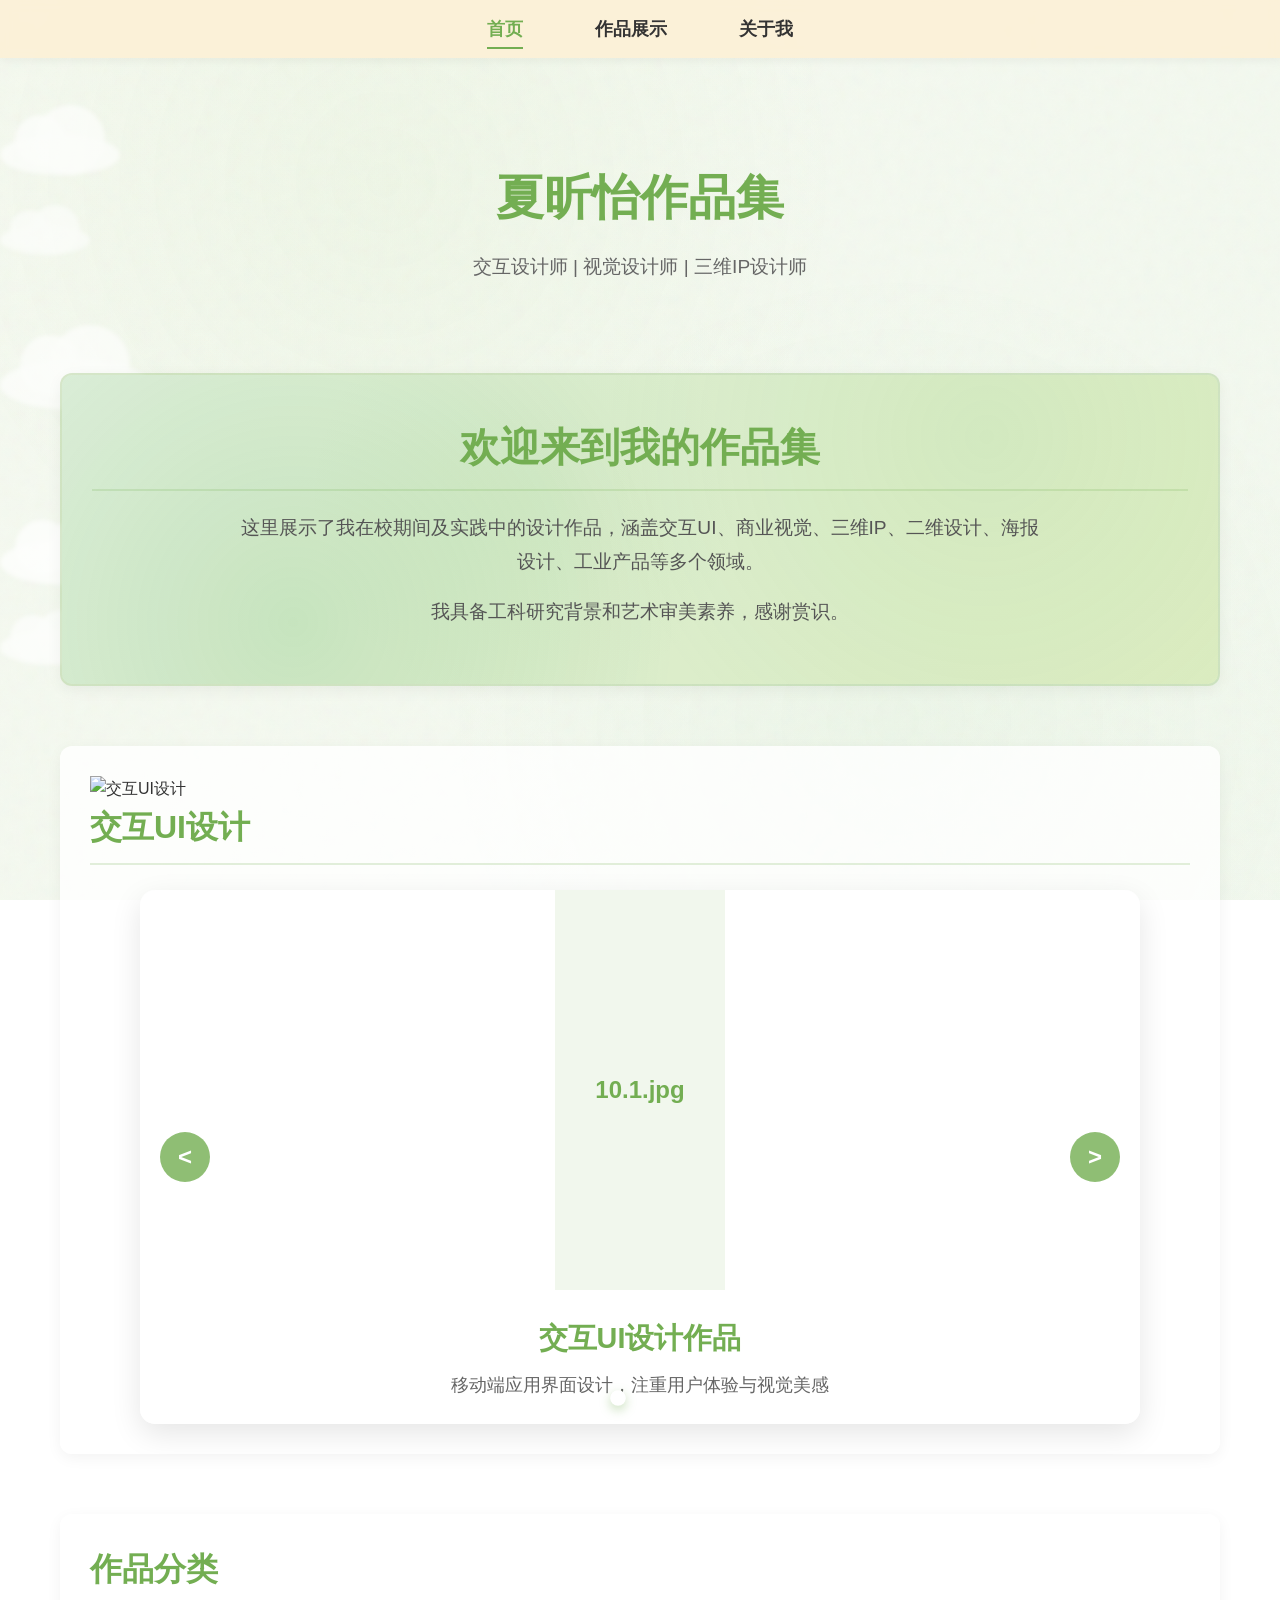
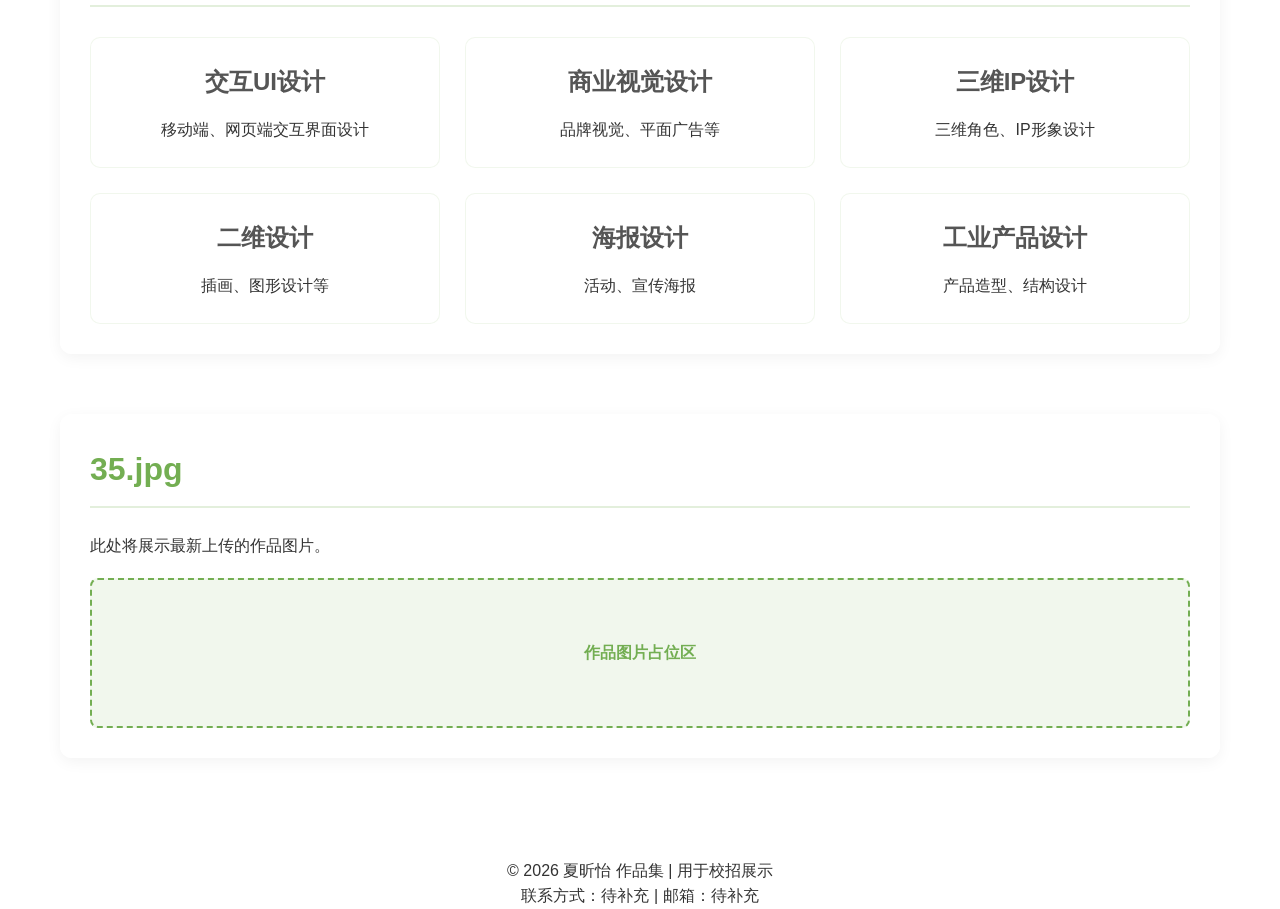
==== index.html @ d8657b3a "Add files via upload 作品集" ====
<!DOCTYPE html>
<html lang="zh-CN">
<head>
    <meta charset="UTF-8">
    <meta name="viewport" content="width=device-width, initial-scale=1.0">
    <title>夏昕怡 - 个人作品集</title>
    <!-- 外部样式表 -->
    <link rel="stylesheet" href="style.css">
    <!-- JavaScript文件 -->
    <script src="script.js" defer></script>
</head>
<body>
    <!-- 云朵背景容器 -->
    <div class="clouds-container">
        <div class="cloud cloud1"></div>
        <div class="cloud cloud2"></div>
        <div class="cloud cloud3"></div>
        <div class="cloud cloud4"></div>
        <div class="cloud cloud5"></div>
    </div>
    <!-- 固定导航栏 -->
    <nav>
        <ul>
            <li><a href="index.html" class="active">首页</a></li>
            <li><a href="works.html">作品展示</a></li>
            <li><a href="about.html">关于我</a></li>
        </ul>
    </nav>

    <div class="container">
        <!-- 页面头部 -->
        <header>
            <h1>夏昕怡作品集</h1>
            <p>交互设计师 | 视觉设计师 | 三维IP设计师</p>
        </header>

        <!-- 首页主内容区 -->
        <main>
            <!-- 英雄展示区 -->
            <section id="hero">
                <h2>欢迎来到我的作品集</h2>
                <p>这里展示了我在校期间及实践中的设计作品，涵盖交互UI、商业视觉、三维IP、二维设计、海报设计、工业产品等多个领域。</p>
                <p>我具备工科研究背景和艺术审美素养，感谢赏识。</p>
            </section>

            <!-- 轮播图展示区 -->
            <section id="carousel">
                <img src="images/6.jpg" alt="交互UI设计" class="category-image">
                <h2><img>交互UI设计</h2>
                <div class="carousel-container">
                    <div class="carousel-track">
                        <!-- 轮播图项 -->
                        <div class="carousel-slide active">
                            <div class="carousel-image">
                                <p>10.1.jpg</p>
                            </div>
                            <div class="carousel-caption">
                                <h3>交互UI设计作品</h3>
                                <p>移动端应用界面设计，注重用户体验与视觉美感</p>
                            </div>
                        </div>
                        <div class="carousel-slide">
                            <div class="carousel-image">
                                <p>9.1.jpg</p>
                            </div>
                            <div class="carousel-caption">
                                <h3>商业视觉设计</h3>
                                <p>品牌视觉识别系统设计，传达品牌核心价值</p>
                            </div>
                        </div>
                        <div class="carousel-slide">
                            <div class="carousel-image">
                                <p>43.jpg</p>
                            </div>
                            <div class="carousel-caption">
                                <h3>10.6.jpg</h3>
                                <p>原创三维角色设计，展现创意与建模能力</p>
                            </div>
                        </div>
                    </div>

                    <!-- 轮播图导航按钮 -->
                    <button class="carousel-btn prev-btn" aria-label="上一张">
                        &lt;
                    </button>
                    <button class="carousel-btn next-btn" aria-label="下一张">
                        &gt;
                    </button>

                    <!-- 轮播图指示点 -->
                    <div class="carousel-dots">
                        <button class="carousel-dot active" data-slide="0" aria-label="跳转到第1张"></button>
                        <button class="carousel-dot" data-slide="1" aria-label="跳转到第2张"></button>
                        <button class="carousel-dot" data-slide="2" aria-label="跳转到第3张"></button>
                    </div>
                </div>
            </section>

            <!-- 作品分类预览区 -->
            <section id="category-preview">
                <h2>作品分类</h2>
                <div class="category-grid">
                    <!-- 交互UI设计 -->
                    <div class="category-item">
                        <h3>交互UI设计</h3>
                        <p>移动端、网页端交互界面设计</p>
                    </div>
                    <!-- 商业视觉设计 -->
                    <div class="category-item">
                        <h3>商业视觉设计</h3>
                        <p>品牌视觉、平面广告等</p>
                    </div>
                    <!-- 三维IP设计 -->
                    <div class="category-item">
                        <h3>三维IP设计</h3>
                        <p>三维角色、IP形象设计</p>
                    </div>
                    <!-- 二维设计 -->
                    <div class="category-item">
                        <h3>二维设计</h3>
                        <p>插画、图形设计等</p>
                    </div>
                    <!-- 海报设计 -->
                    <div class="category-item">
                        <h3>海报设计</h3>
                        <p>活动、宣传海报</p>
                    </div>
                    <!-- 工业产品设计 -->
                    <div class="category-item">
                        <h3>工业产品设计</h3>
                        <p>产品造型、结构设计</p>
                    </div>
                </div>
            </section>

            <!-- 最新作品展示区 -->
            <section id="latest-works">
                <h2>35.jpg</h2>
                <p>此处将展示最新上传的作品图片。</p>
                <div class="work-placeholder">
                    <p>作品图片占位区</p>
                </div>
            </section>
        </main>

       

    <!-- 回到顶部按钮 -->
    <button class="back-to-top" aria-label="回到顶部">
        ↑
    </button>
</body>
</html><footer style="text-align: center;">
    <p>© 2026 夏昕怡 作品集 | 用于校招展示</p>
    <p>联系方式：待补充 | 邮箱：待补充</p>
</footer>
---- style.css ----
/* 作品集网站主样式 */
/* 主色调: #FBF1D7 (浅米色) 和 #73AE52 (绿色) */

/* === 基础重置与全局样式 === */
* {
    margin: 0;
    padding: 0;
    box-sizing: border-box;
}

html {
    scroll-behavior: smooth;
}

body {
    font-family: 'Helvetica Neue', Arial, 'Microsoft YaHei', sans-serif;
    line-height: 1.6;
    color: #333;
    /* 动态绿色纹理背景（替换原黄色背景） */
    background: linear-gradient(120deg, #f5f9f0 0%, #eaf6ea 100%);
    background-size: 400% 400%;
    animation: bgFlow 25s ease infinite;
    background-attachment: fixed;
    min-height: 100vh;
    position: relative;
}

/* 动态颗粒纹理层 */
body::before {
    content: "";
    position: fixed;
    top: 0;
    left: 0;
    width: 100%;
    height: 100%;
    background-image: url("data:image/svg+xml,%3Csvg viewBox='0 0 200 200' xmlns='http://www.w3.org/2000/svg'%3E%3Cfilter id='noise'%3E%3CfeTurbulence type='fractalNoise' baseFrequency='0.35' numOctaves='3' stitchTiles='stitch'/%3E%3C/filter%3E%3Crect width='100%25' height='100%25' filter='url(%23noise)' fill='%2381c784' opacity='0.03'/%3E%3C/svg%3E");
    animation: noiseFloat 15s linear infinite;
    z-index: -1;
    pointer-events: none;
}

/* 动态光斑层 */
body::after {
    content: "";
    position: fixed;
    top: 0;
    left: 0;
    width: 100%;
    height: 100%;
    background: 
        radial-gradient(circle at 30% 20%, rgba(139, 195, 74, 0.05) 0%, transparent 40%),
        radial-gradient(circle at 70% 80%, rgba(76, 175, 80, 0.04) 0%, transparent 40%);
    animation: lightMove 30s ease infinite alternate;
    z-index: -1;
    pointer-events: none;
}

.container {
    max-width: 1200px;
    margin: 0 auto;
    padding: 0 20px;
    position: relative;
    z-index: 2;
}

/* === 导航栏样式 === */
nav {
    position: fixed;
    top: 0;
    left: 0;
    width: 100%;
    background-color: rgba(251, 241, 215, 0.95);
    backdrop-filter: blur(5px);
    z-index: 1000;
    padding: 15px 0;
    transition: all 0.3s ease;
    box-shadow: 0 2px 10px rgba(0, 0, 0, 0.05);
}

nav.scrolled {
    background-color: rgba(115, 174, 82, 0.95);
    padding: 10px 0;
}

nav ul {
    list-style: none;
    display: flex;
    justify-content: center;
    align-items: center;
}

nav li {
    margin: 0 20px;
}

nav a {
    text-decoration: none;
    color: #333;
    font-weight: 600;
    font-size: 1.1rem;
    padding: 8px 16px;
    border-radius: 4px;
    transition: all 0.3s ease;
    position: relative;
}

nav a:hover {
    color: #73AE52;
    background-color: rgba(115, 174, 82, 0.1);
}

nav a.active {
    color: #73AE52;
}

nav a.active::after {
    content: '';
    position: absolute;
    bottom: -2px;
    left: 16px;
    right: 16px;
    height: 2px;
    background-color: #73AE52;
}

nav.scrolled a {
    color: #FBF1D7;
}

nav.scrolled a:hover {
    color: #FFF;
    background-color: rgba(251, 241, 215, 0.2);
}

nav.scrolled a.active {
    color: #FFF;
}

nav.scrolled a.active::after {
    background-color: #FBF1D7;
}

/* === 头部样式 === */
header {
    text-align: center;
    padding: 100px 0 50px;
    margin-top: 60px;
}

header h1 {
    font-size: 3rem;
    color: #73AE52;
    margin-bottom: 15px;
    font-weight: 700;
}

header p {
    font-size: 1.2rem;
    color: #666;
    max-width: 600px;
    margin: 0 auto;
}

/* === 主内容区 === */
main {
    padding: 40px 0;
}

section {
    margin-bottom: 60px;
    padding: 30px;
    background-color: rgba(255, 255, 255, 0.8);
    border-radius: 12px;
    box-shadow: 0 4px 15px rgba(0, 0, 0, 0.05);
}

h2 {
    color: #73AE52;
    font-size: 2rem;
    margin-bottom: 25px;
    padding-bottom: 10px;
    border-bottom: 2px solid rgba(115, 174, 82, 0.2);
}

h3 {
    color: #555;
    font-size: 1.5rem;
    margin-bottom: 15px;
}

h4 {
    color: #333;
    font-size: 1.2rem;
    margin: 15px 0 10px;
}

/* 英雄区域样式 */
#hero {
    text-align: center;
    padding: 40px 30px;
    background-color: rgba(115, 174, 82, 0.1);
    border: 2px solid rgba(115, 174, 82, 0.2);
    position: relative;
    overflow: hidden;
    border-radius: 12px;
}

#hero::before {
    content: "";
    position: absolute;
    top: 0;
    left: 0;
    width: 100%;
    height: 100%;
    background: linear-gradient(
        120deg,
        #e8f5e9 0%,
        #e8f3c8 30%,
        #c9f4ca 60%,
        #dce6b7 80%
    );
    background-size: 400% 400%;
    animation: gradientFlow 15s ease infinite;
    z-index: -1;
}

#hero::after {
    content: "";
    position: absolute;
    top: 0;
    left: 0;
    width: 100%;
    height: 100%;
    background:
        radial-gradient(circle at 20% 80%, rgba(76, 175, 80, 0.15) 0%, transparent 40%),
        radial-gradient(circle at 80% 20%, rgba(129, 207, 132, 0.1) 0%, transparent 40%),
        radial-gradient(circle at 40% 40%, rgba(102, 187, 106, 0.08) 0%, transparent 30%);
    animation: lightFloat 20s linear infinite;
    z-index: -1;
    pointer-events: none;
}

#hero h2, #hero p {
    position: relative;
    z-index: 1;
}

#hero h2 {
    color: #73AE52;
    font-size: 2.5rem;
    margin-bottom: 20px;
}

#hero p {
    font-size: 1.2rem;
    line-height: 1.8;
    max-width: 800px;
    margin: 0 auto 15px;
    color: #555;
}

/* === 作品分类网格 === */
.category-grid {
    display: grid;
    grid-template-columns: repeat(auto-fill, minmax(300px, 1fr));
    gap: 25px;
    margin-top: 30px;
}

.category-item {
    background-color: white;
    padding: 25px;
    border-radius: 10px;
    text-align: center;
    transition: all 0.3s ease;
    border: 1px solid rgba(115, 174, 82, 0.1);
}

.category-item:hover {
    transform: translateY(-5px);
    box-shadow: 0 8px 20px rgba(115, 174, 82, 0.15);
    border-color: #73AE52;
}

/* === 作品卡片样式 === */
.works-category {
    margin-bottom: 50px;
}

.works-category h3 {
    color: #73AE52;
    font-size: 1.8rem;
    margin-bottom: 20px;
    padding-bottom: 8px;
    border-bottom: 1px solid rgba(115, 174, 82, 0.2);
}

.works-grid {
    display: grid;
    grid-template-columns: repeat(auto-fill, minmax(280px, 1fr));
    gap: 30px;
    margin-top: 30px;
}

.work-item {
    background-color: white;
    border-radius: 10px;
    padding: 20px;
    text-align: center;
    transition: all 0.4s cubic-bezier(0.175, 0.885, 0.32, 1.275);
    border: 1px solid rgba(115, 174, 82, 0.1);
    overflow: hidden;
    position: relative;
    cursor: pointer;
}

.work-item::before {
    content: '';
    position: absolute;
    top: 0;
    left: 0;
    right: 0;
    height: 4px;
    background-color: #73AE52;
    transform: scaleX(0);
    transition: transform 0.3s ease;
}

.work-item:hover {
    transform: scale(1.05);
    box-shadow: 0 15px 30px rgba(115, 174, 82, 0.2);
    z-index: 10;
}

.work-item:hover::before {
    transform: scaleX(1);
}

.work-item p {
    color: #777;
    margin: 10px 0;
    font-size: 0.95rem;
}

.work-placeholder {
    background-color: rgba(115, 174, 82, 0.1);
    border: 2px dashed #73AE52;
    border-radius: 8px;
    padding: 60px 20px;
    text-align: center;
    color: #73AE52;
    font-weight: 600;
    margin-top: 20px;
}

/* === 关于页面样式 === */
.about-content {
    display: flex;
    flex-wrap: wrap;
    gap: 40px;
    align-items: center;
}

.about-text {
    flex: 1;
    min-width: 300px;
}

.about-image {
    flex: 1;
    min-width: 300px;
    text-align: center;
}

.about-image div {
    width: 200px;
    height: 250px;
    margin: 0 auto;
    background-color: rgba(115, 174, 82, 0.1);
    border: 2px dashed #73AE52;
    border-radius: 8px;
    display: flex;
    align-items: center;
    justify-content: center;
    color: #73AE52;
    font-weight: 600;
}

.skills-list, .education-list, .experience-list {
    margin-top: 25px;
}

.skills-list ul, .education-list ul, .experience-list ul, section#contact ul {
    list-style-type: none;
    padding-left: 2.5em;
    margin-left: 0;
}

.skills-list li, .education-list li, .experience-list li, section#contact li {
    margin-bottom: 12px;
    padding-left: 0;
    line-height: 1.6;
    position: relative;
}

.skills-list li::before, .education-list li::before, .experience-list li::before, section#contact li::before {
    content: "•";
    color: #73AE52;
    font-size: 1.4em;
    position: absolute;
    left: 0.8em;
    top: 50%;
    transform: translateY(-50%);
}

/* === 按钮样式 === */
button {
    background-color: #73AE52;
    color: white;
    border: none;
    padding: 10px 20px;
    border-radius: 6px;
    font-weight: 600;
    cursor: pointer;
    transition: all 0.3s ease;
}

button:hover {
    background-color: #5d8e42;
    transform: translateY(-2px);
    box-shadow: 0 4px 10px rgba(115, 174, 82, 0.3);
}

button.active {
    background-color: #5d8e42;
    transform: translateY(-1px);
    box-shadow: 0 3px 8px rgba(115, 174, 82, 0.4);
}

.category-filter {
    margin: 25px 0;
    text-align: center;
}

.category-filter button {
    margin: 5px;
}

/* === 轮播图样式 === */
#carousel {
    margin-bottom: 60px;
}

.carousel-container {
    position: relative;
    max-width: 1000px;
    margin: 0 auto;
    overflow: hidden;
    border-radius: 15px;
    box-shadow: 0 10px 30px rgba(0, 0, 0, 0.1);
}

.carousel-track {
    display: flex;
    transition: transform 0.5s ease-in-out;
}

.carousel-slide {
    min-width: 100%;
    display: none;
    flex-direction: column;
    background-color: white;
}

.carousel-slide.active {
    display: flex;
}

.carousel-image {
    height: 400px;
    background-color: rgba(115, 174, 82, 0.1);
    display: flex;
    align-items: center;
    justify-content: center;
    color: #73AE52;
    font-weight: 600;
    font-size: 1.5rem;
    padding: 40px;
}

.carousel-caption {
    padding: 25px;
    text-align: center;
    background-color: white;
}

.carousel-caption h3 {
    color: #73AE52;
    font-size: 1.8rem;
    margin-bottom: 10px;
}

.carousel-caption p {
    color: #666;
    font-size: 1.1rem;
    line-height: 1.6;
}

.carousel-btn {
    position: absolute;
    top: 50%;
    transform: translateY(-50%);
    background-color: rgba(115, 174, 82, 0.8);
    color: white;
    border: none;
    width: 50px;
    height: 50px;
    border-radius: 50%;
    font-size: 1.5rem;
    font-weight: bold;
    cursor: pointer;
    display: flex;
    align-items: center;
    justify-content: center;
    transition: all 0.3s ease;
    z-index: 10;
}

.carousel-btn:hover {
    background-color: rgba(115, 174, 82, 1);
    transform: translateY(-50%) scale(1.1);
}

.prev-btn {
    left: 20px;
}

.next-btn {
    right: 20px;
}

.carousel-dots {
    position: absolute;
    bottom: 20px;
    left: 0;
    right: 0;
    display: flex;
    justify-content: center;
    gap: 10px;
    z-index: 10;
}

.carousel-dot {
    width: 12px;
    height: 12px;
    border-radius: 50%;
    border: none;
    background-color: rgba(255, 255, 255, 0.5);
    cursor: pointer;
    transition: all 0.3s ease;
    padding: 0;
}

.carousel-dot.active {
    background-color: white;
    transform: scale(1.3);
}

.carousel-dot:hover {
    background-color: rgba(255, 255, 255, 0.8);
}

/* === 作品详情弹窗样式 === */
.modal-overlay {
    position: fixed;
    top: 0;
    left: 0;
    right: 0;
    bottom: 0;
    background-color: rgba(0, 0, 0, 0.8);
    display: none;
    align-items: center;
    justify-content: center;
    z-index: 2000;
    padding: 20px;
}

.modal-overlay.show {
    display: flex;
}

.modal-container {
    background-color: white;
    border-radius: 15px;
    max-width: 900px;
    width: 100%;
    max-height: 90vh;
    overflow-y: auto;
    position: relative;
    box-shadow: 0 20px 50px rgba(0, 0, 0, 0.3);
    padding: 30px;
}

.modal-close {
    position: absolute;
    top: 20px;
    right: 20px;
    background-color: #73AE52;
    color: white;
    border: none;
    width: 40px;
    height: 40px;
    border-radius: 50%;
    font-size: 1.8rem;
    font-weight: bold;
    cursor: pointer;
    display: flex;
    align-items: center;
    justify-content: center;
    z-index: 10;
    transition: all 0.3s ease;
}

.modal-close:hover {
    background-color: #5d8e42;
    transform: rotate(90deg);
}

/* === 作品详情弹窗样式 === */
.modal-overlay {
    position: fixed;
    top: 0;
    left: 0;
    right: 0;
    bottom: 0;
    background-color: rgba(0, 0, 0, 0.8);
    display: none;
    align-items: center;
    justify-content: center;
    z-index: 2000;
    padding: 20px;
}

.modal-overlay.show {
    display: flex;
}

.modal-container {
    background-color: white;
    border-radius: 15px;
    max-width: 900px; /* 加宽弹窗，让图片更大 */
    width: 95%;      /* 适配屏幕 */
    max-height: 90vh;
    overflow-y: auto;
    position: relative;
    box-shadow: 0 20px 50px rgba(0, 0, 0, 0.3);
    padding: 30px;
}

.modal-close {
    position: absolute;
    top: 20px;
    right: 20px;
    background-color: #73AE52;
    color: white;
    border: none;
    width: 40px;
    height: 40px;
    border-radius: 50%;
    font-size: 1.8rem;
    font-weight: bold;
    cursor: pointer;
    display: flex;
    align-items: center;
    justify-content: center;
    z-index: 10;
    transition: all 0.3s ease;
}

.modal-close:hover {
    background-color: #5d8e42;
    transform: rotate(90deg);
}

/* 核心修改：将 grid 从 1fr 1fr 改为 1fr（上下布局），并增加图片高度 */
.modal-content {
    display: grid;
    grid-template-columns: 1fr; /* 改为单列，实现上下布局 */
    gap: 2rem;
}

/* 作品轮播核心样式（弹窗内）- 增大高度 */
.work-carousel {
    position: relative;
    width: 100%;
    height: 500px; /* 图片高度从400改到500，更大 */
    overflow: hidden;
    border-radius: 12px;
    background: #f5f9f0;
    margin-bottom: 1rem;
}

/* 作品轮播核心样式（弹窗内） */
.work-carousel {
    position: relative;
    width: 100%;
    height: 500px;
    overflow: hidden;
    border-radius: 12px;
    background: #f5f9f0;
    margin-bottom: 1rem;
}

.carousel-track {
    display: flex;
    transition: transform 0.3s ease;
    height: 100%;
}

.carousel-slide {
    min-width: 100%;
    height: 100%;
    display: flex;
    align-items: center;
    justify-content: center;
}

.carousel-slide img {
    max-width: 100%;
    max-height: 100%;
    object-fit: contain;
}

.carousel-prev,
.carousel-next {
    position: absolute;
    top: 50%;
    transform: translateY(-50%);
    background: rgba(255,255,255,0.9);
    border: none;
    width: 40px;
    height: 40px;
    border-radius: 50%;
    font-size: 20px;
    cursor: pointer;
    z-index: 10;
    box-shadow: 0 2px 8px rgba(0,0,0,0.1);
}

.carousel-prev { left: 16px; }
.carousel-next { right: 16px; }

.modal-info h2 {
    color: #73AE52;
    font-size: 2.2rem;
    margin-bottom: 10px;
    border-bottom: none;
}

.modal-category {
    color: #666;
    font-size: 1.1rem;
    font-weight: 600;
    margin-bottom: 20px;
    padding: 6px 15px;
    background-color: rgba(115, 174, 82, 0.1);
    border-radius: 20px;
    display: inline-block;
}

.modal-description {
    font-size: 1.1rem;
    line-height: 1.7;
    color: #555;
    margin-bottom: 30px;
}

.modal-details {
    display: grid;
    grid-template-columns: repeat(auto-fit, minmax(250px, 1fr));
    gap: 30px;
}

.modal-details h3 {
    color: #73AE52;
    font-size: 1.5rem;
    margin-bottom: 15px;
}

.modal-details ul {
    list-style-type: none;
    padding-left: 0;
}

.modal-details li {
    padding: 8px 0;
    border-bottom: 1px solid rgba(115, 174, 82, 0.1);
    color: #666;
    position: relative;
    padding-left: 20px;
}

.modal-details li::before {
    content: '✓';
    position: absolute;
    left: 0;
    color: #73AE52;
    font-weight: bold;
}

/* === 回到顶部按钮样式 === */
.back-to-top {
    position: fixed;
    bottom: 30px;
    right: 30px;
    width: 60px;
    height: 60px;
    background-color: #73AE52;
    color: white;
    border: none;
    border-radius: 50%;
    font-size: 1.8rem;
    font-weight: bold;
    cursor: pointer;
    display: none;
    align-items: center;
    justify-content: center;
    box-shadow: 0 4px 15px rgba(115, 174, 82, 0.4);
    z-index: 1000;
}

.back-to-top.visible {
    display: flex;
}

.back-to-top:hover {
    background-color: #5d8e42;
    transform: translateY(-5px) scale(1.1);
    box-shadow: 0 6px 20px rgba(115, 174, 82, 0.5);
}

/* === 动画关键帧 === */
@keyframes bgFlow {
    0% { background-position: 0% 0%; }
    50% { background-position: 100% 100%; }
    100% { background-position: 0% 0%; }
}

@keyframes noiseFloat {
    0%, 100% { transform: translate(0px, 0px); }
    25% { transform: translate(2px, 2px); }
    50% { transform: translate(0px, -2px); }
    75% { transform: translate(-2px, 0px); }
}

@keyframes lightMove {
    0% { transform: scale(1); }
    100% { transform: scale(1.1); }
}

@keyframes gradientFlow {
    0% { background-position: 0% 50%; }
    50% { background-position: 100% 50%; }
    100% { background-position: 0% 50%; }
}

@keyframes lightFloat {
    0% { transform: rotate(0deg) scale(1); }
    50% { transform: rotate(180deg) scale(1.05); }
    100% { transform: rotate(360deg) scale(1); }
}

/* 云朵漂浮动画 */
@keyframes cloudFloat {
    0% { transform: translateX(-100px) translateY(0); }
    50% { transform: translateX(calc(100vw + 100px)) translateY(-20px); }
    100% { transform: translateX(-100px) translateY(0); }
}

@keyframes cloudFloatSlow {
    0% { transform: translateX(-150px) translateY(30px); }
    50% { transform: translateX(calc(100vw + 150px)) translateY(10px); }
    100% { transform: translateX(-150px) translateY(30px); }
}

@keyframes cloudFloatVerySlow {
    0% { transform: translateX(-200px) translateY(60px); }
    50% { transform: translateX(calc(100vw + 200px)) translateY(40px); }
    100% { transform: translateX(-200px) translateY(60px); }
}

/* === 响应式设计 === */
@media (max-width: 1024px) {
    .container {
        padding: 0 30px;
    }

    header h1 {
        font-size: 2.5rem;
    }

    .category-grid, .works-grid {
        grid-template-columns: repeat(auto-fill, minmax(250px, 1fr));
        gap: 20px;
    }

    .carousel-image {
        height: 350px;
        font-size: 1.3rem;
    }

    .carousel-caption {
        padding: 20px;
    }

    .carousel-caption h3 {
        font-size: 1.6rem;
    }

    .carousel-caption p {
        font-size: 1rem;
    }
}

@media (max-width: 768px) {
    .container {
        padding: 0 20px;
    }

    nav {
        padding: 12px 0;
    }

    nav ul {
        flex-direction: column;
        align-items: center;
    }

    nav li {
        margin: 8px 0;
        width: 100%;
        text-align: center;
    }

    nav a {
        display: block;
        padding: 10px;
        width: 100%;
    }

    header {
        padding: 80px 0 30px;
        margin-top: 100px;
    }

    header h1 {
        font-size: 2rem;
    }

    header p {
        font-size: 1rem;
    }

    .category-grid, .works-grid {
        grid-template-columns: 1fr;
        gap: 20px;
    }

    .about-content {
        flex-direction: column;
        gap: 30px;
    }

    .about-text, .about-image {
        min-width: 100%;
    }

    section {
        padding: 20px;
        margin-bottom: 40px;
    }

    h2 {
        font-size: 1.8rem;
    }

    h3 {
        font-size: 1.3rem;
    }

    .carousel-image {
        height: 250px;
        font-size: 1.2rem;
        padding: 20px;
    }

    .carousel-caption {
        padding: 15px;
    }

    .carousel-caption h3 {
        font-size: 1.4rem;
    }

    .carousel-caption p {
        font-size: 0.95rem;
    }

    .carousel-btn {
        width: 40px;
        height: 40px;
        font-size: 1.2rem;
    }

    .prev-btn {
        left: 10px;
    }

    .next-btn {
        right: 10px;
    }

    .carousel-dots {
        bottom: 15px;
    }

    .carousel-dot {
        width: 10px;
        height: 10px;
    }

    .work-item:hover {
        transform: scale(1.02);
    }

    /* 弹窗响应式 */
    .modal-content {
        grid-template-columns: 1fr;
    }

    .work-carousel {
        height: 300px;
    }

    /* 列表响应式调整 */
    .skills-list ul, .education-list ul, .experience-list ul, section#contact ul {
        padding-left: 2em;
    }

    .skills-list li::before, .education-list li::before, .experience-list li::before, section#contact li::before {
        left: 0.5em;
    }
}

@media (max-width: 480px) {
    .container {
        padding: 0 15px;
    }

    header h1 {
        font-size: 1.8rem;
    }

    header p {
        font-size: 0.9rem;
    }

    .category-item, .work-item {
        padding: 15px;
    }

    .category-filter button {
        display: block;
        width: 100%;
        margin: 5px 0;
    }

    .carousel-image {
        height: 200px;
        font-size: 1rem;
        padding: 15px;
    }

    .carousel-caption {
        padding: 12px;
    }

    .carousel-caption h3 {
        font-size: 1.2rem;
    }

    .carousel-caption p {
        font-size: 0.9rem;
    }

    .carousel-btn {
        width: 35px;
        height: 35px;
        font-size: 1rem;
    }

    .carousel-dot {
        width: 8px;
        height: 8px;
    }

    .work-carousel {
        height: 200px;
    }

    /* 列表响应式调整 - 小屏幕 */
    .skills-list ul, .education-list ul, .experience-list ul, section#contact ul {
        padding-left: 1.5em;
    }

    .skills-list li::before, .education-list li::before, .experience-list li::before, section#contact li::before {
        left: 0.3em;
    }
}

/* === 图片通用样式 === */
img {
    max-width: 100%;
    height: auto;
    display: block;
    margin: 0 auto;
}

/* === 云朵背景样式 === */
.clouds-container {
    position: fixed;
    top: 0;
    left: 0;
    width: 100%;
    height: 100%;
    pointer-events: none;
    z-index: 1;
    overflow: hidden;
}

.cloud {
    position: absolute;
    background-color: rgba(255, 255, 255, 0.85);
    border-radius: 50%;
    filter: blur(2px);
    opacity: 0.7;
}

.cloud:before,
.cloud:after {
    content: '';
    position: absolute;
    background-color: rgba(255, 255, 255, 0.85);
    border-radius: 50%;
}

.cloud1 {
    width: 120px;
    height: 40px;
    top: 15%;
    animation: cloudFloat 60s linear infinite;
}

.cloud1:before {
    width: 50px;
    height: 50px;
    top: -20px;
    left: 15px;
}

.cloud1:after {
    width: 70px;
    height: 70px;
    top: -30px;
    right: 15px;
}

.cloud2 {
    width: 150px;
    height: 50px;
    top: 40%;
    animation: cloudFloatSlow 80s linear infinite;
    animation-delay: -20s;
}

.cloud2:before {
    width: 60px;
    height: 60px;
    top: -25px;
    left: 20px;
}

.cloud2:after {
    width: 80px;
    height: 80px;
    top: -35px;
    right: 20px;
}

.cloud3 {
    width: 100px;
    height: 35px;
    top: 70%;
    animation: cloudFloatVerySlow 100s linear infinite;
    animation-delay: -40s;
}

.cloud3:before {
    width: 45px;
    height: 45px;
    top: -15px;
    left: 10px;
}

.cloud3:after {
    width: 55px;
    height: 55px;
    top: -20px;
    right: 10px;
}

.cloud4 {
    width: 90px;
    height: 30px;
    top: 25%;
    animation: cloudFloat 70s linear infinite;
    animation-delay: -10s;
    opacity: 0.6;
}

.cloud4:before {
    width: 40px;
    height: 40px;
    top: -15px;
    left: 10px;
}

.cloud4:after {
    width: 50px;
    height: 50px;
    top: -20px;
    right: 10px;
}

.cloud5 {
    width: 130px;
    height: 45px;
    top: 60%;
    animation: cloudFloatSlow 90s linear infinite;
    animation-delay: -30s;
    opacity: 0.8;
}

.cloud5:before {
    width: 55px;
    height: 55px;
    top: -20px;
    left: 15px;
}

.cloud5:after {
    width: 65px;
    height: 65px;
    top: -25px;
    right: 15px;
}
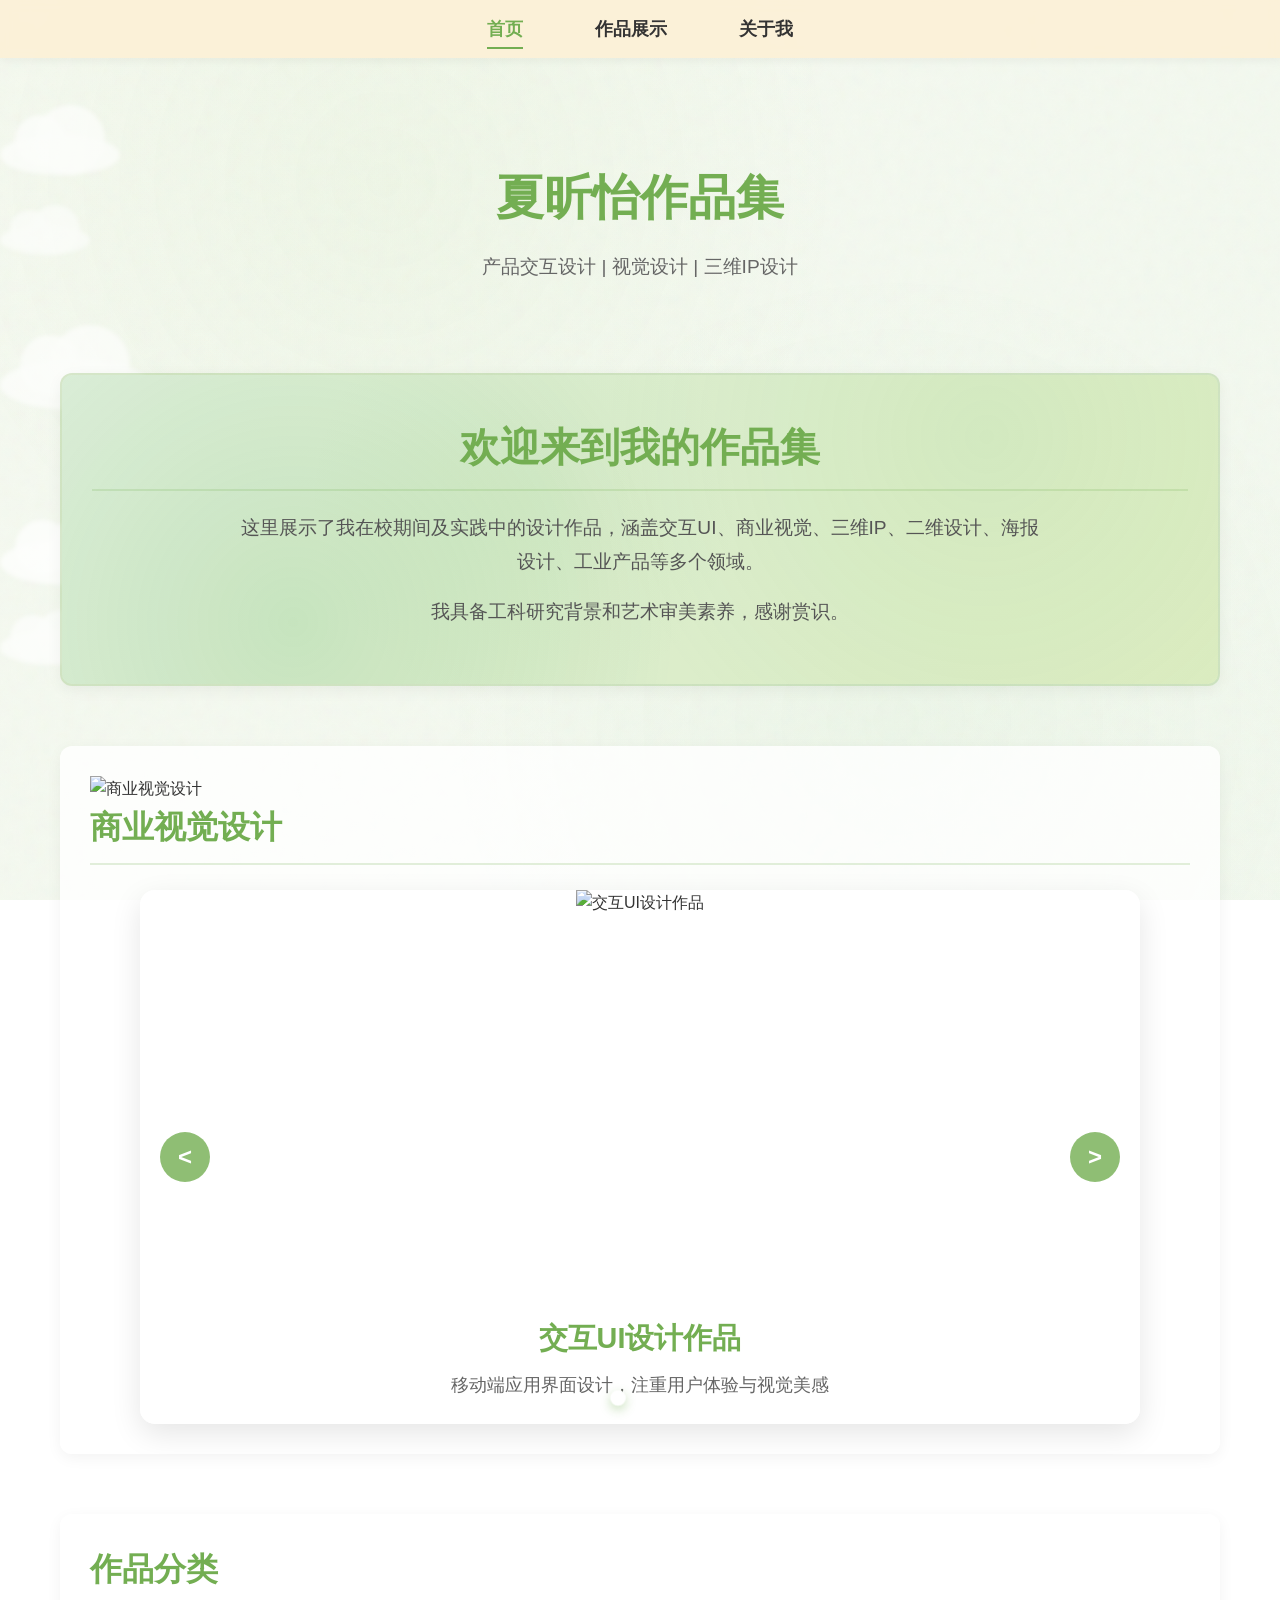
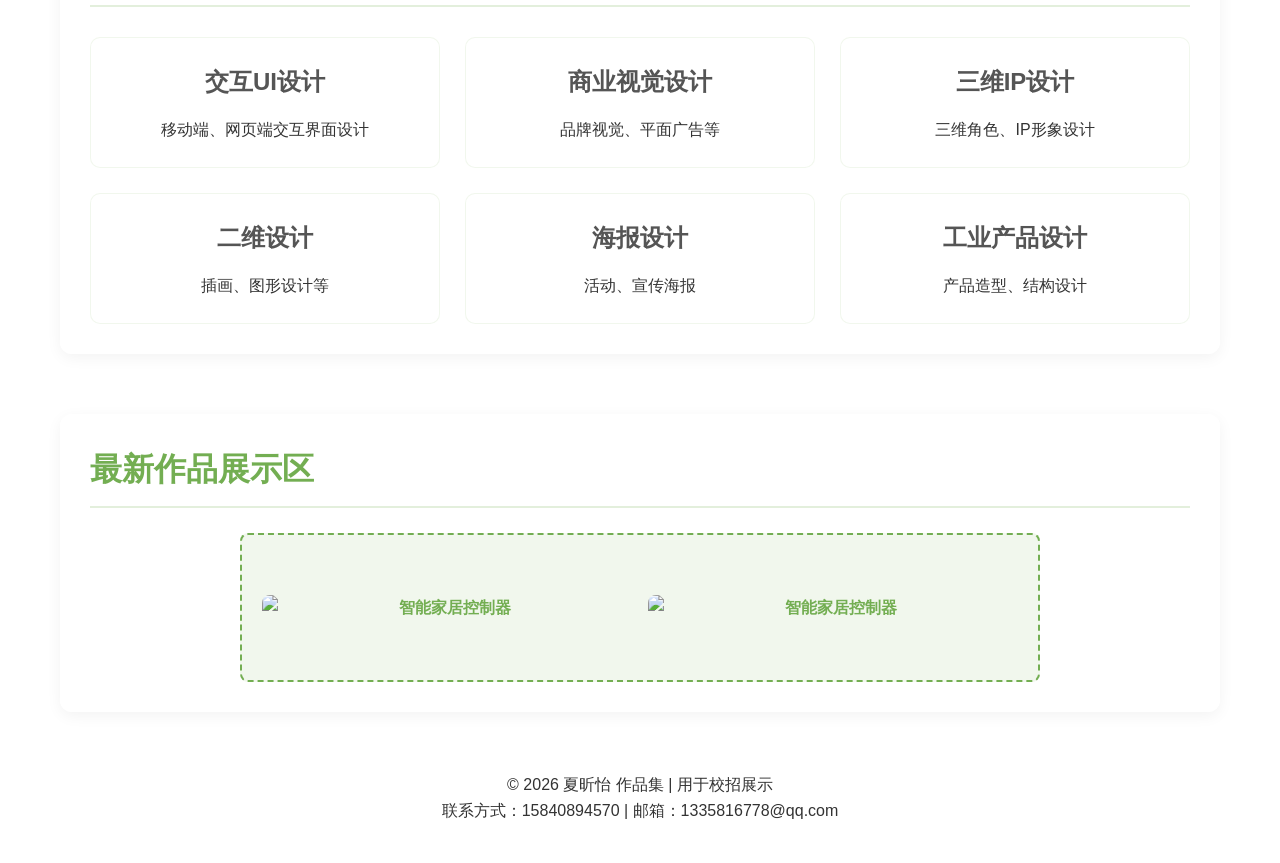
==== commit 16634b80: "Add files via upload 作品集" ====
--- a/index.html
+++ b/index.html
@@ -31,7 +31,7 @@
         <!-- 页面头部 -->
         <header>
             <h1>夏昕怡作品集</h1>
-            <p>交互设计师 | 视觉设计师 | 三维IP设计师</p>
+            <p>产品交互设计 | 视觉设计 | 三维IP设计</p>
         </header>
 
         <!-- 首页主内容区 -->
@@ -45,14 +45,14 @@
 
             <!-- 轮播图展示区 -->
             <section id="carousel">
-                <img src="images/6.jpg" alt="交互UI设计" class="category-image">
-                <h2><img>交互UI设计</h2>
+                <img src="images/商业1.jpg" alt="商业视觉设计" class="category-image">
+                <h2><img>商业视觉设计</h2>
                 <div class="carousel-container">
                     <div class="carousel-track">
                         <!-- 轮播图项 -->
                         <div class="carousel-slide active">
                             <div class="carousel-image">
-                                <p>10.1.jpg</p>
+                                <img src="images/16.jpg" alt="交互UI设计作品">
                             </div>
                             <div class="carousel-caption">
                                 <h3>交互UI设计作品</h3>
@@ -61,7 +61,7 @@
                         </div>
                         <div class="carousel-slide">
                             <div class="carousel-image">
-                                <p>9.1.jpg</p>
+                                 <img src="images/7.jpg" alt="商业视觉设计">
                             </div>
                             <div class="carousel-caption">
                                 <h3>商业视觉设计</h3>
@@ -70,10 +70,10 @@
                         </div>
                         <div class="carousel-slide">
                             <div class="carousel-image">
-                                <p>43.jpg</p>
+                                <img src="images/30.jpg" alt="原创三维角色设计">
                             </div>
                             <div class="carousel-caption">
-                                <h3>10.6.jpg</h3>
+                                <h3>原创三维角色设计</h3>
                                 <p>原创三维角色设计，展现创意与建模能力</p>
                             </div>
                         </div>
@@ -102,47 +102,45 @@
                 <div class="category-grid">
                     <!-- 交互UI设计 -->
                     <div class="category-item">
-                        <h3>交互UI设计</h3>
+                        <h3><a href="works.html#ui-design" class="category-link">交互UI设计</a></h3>
                         <p>移动端、网页端交互界面设计</p>
                     </div>
                     <!-- 商业视觉设计 -->
                     <div class="category-item">
-                        <h3>商业视觉设计</h3>
+                        <h3><a href="works.html#visual-design" class="category-link">商业视觉设计</a></h3>
                         <p>品牌视觉、平面广告等</p>
                     </div>
                     <!-- 三维IP设计 -->
                     <div class="category-item">
-                        <h3>三维IP设计</h3>
+                        <h3><a href="works.html#3d-design" class="category-link">三维IP设计</a></h3>
                         <p>三维角色、IP形象设计</p>
                     </div>
                     <!-- 二维设计 -->
                     <div class="category-item">
-                        <h3>二维设计</h3>
+                        <h3><a href="works.html#2d-design" class="category-link">二维设计</a></h3>
                         <p>插画、图形设计等</p>
                     </div>
                     <!-- 海报设计 -->
                     <div class="category-item">
-                        <h3>海报设计</h3>
+                        <h3><a href="works.html#poster-design" class="category-link">海报设计</a></h3>
                         <p>活动、宣传海报</p>
                     </div>
                     <!-- 工业产品设计 -->
                     <div class="category-item">
-                        <h3>工业产品设计</h3>
+                        <h3><a href="works.html#product-design" class="category-link">工业产品设计</a></h3>
                         <p>产品造型、结构设计</p>
                     </div>
                 </div>
             </section>
 
-            <!-- 最新作品展示区 -->
-            <section id="latest-works">
-                <h2>35.jpg</h2>
-                <p>此处将展示最新上传的作品图片。</p>
-                <div class="work-placeholder">
-                    <p>作品图片占位区</p>
-                </div>
-            </section>
-        </main>
-
+  <!-- 最新作品展示区 -->
+<section id="latest-works">
+    <h2>最新作品展示区</h2>
+    <div class="work-placeholder" style="display: grid; grid-template-columns: repeat(2, 1fr); gap: 1rem; max-width: 800px; margin: 0 auto;">
+        <img src="images/工业设计1.jpg" alt="智能家居控制器" style="width: 100%; border-radius: 8px;">
+        <img src="images/工业设计2.jpg" alt="智能家居控制器" style="width: 100%; border-radius: 8px;">
+    </div>
+</section>
        
 
     <!-- 回到顶部按钮 -->
@@ -152,5 +150,5 @@
 </body>
 </html><footer style="text-align: center;">
     <p>© 2026 夏昕怡 作品集 | 用于校招展示</p>
-    <p>联系方式：待补充 | 邮箱：待补充</p>
-</footer>+    <p>联系方式：15840894570 | 邮箱：1335816778@qq.com</p>
+</footer>
--- a/style.css
+++ b/style.css
@@ -282,9 +282,33 @@
     border-color: #73AE52;
 }
 
+/* 分类链接样式 - 保持原有外观 */
+.category-link {
+    color: inherit;
+    text-decoration: none;
+    display: block;
+}
+
+.category-link:hover,
+.category-link:focus,
+.category-link:visited {
+    color: inherit;
+    text-decoration: none;
+}
+
 /* === 作品卡片样式 === */
 .works-category {
     margin-bottom: 50px;
+}
+
+/* 锚点跳转时避免被固定导航栏遮挡 */
+#ui-design,
+#visual-design,
+#3d-design,
+#2d-design,
+#poster-design,
+#product-design {
+    scroll-margin-top: 80px;
 }
 
 .works-category h3 {
@@ -465,27 +489,30 @@
     transition: transform 0.5s ease-in-out;
 }
 
-.carousel-slide {
+#carousel .carousel-slide {
     min-width: 100%;
-    display: none;
+    display: flex;
     flex-direction: column;
     background-color: white;
 }
 
-.carousel-slide.active {
+/* .active class not needed for horizontal sliding carousel, kept for compatibility */
+#carousel .carousel-slide.active {
     display: flex;
 }
 
 .carousel-image {
     height: 400px;
-    background-color: rgba(115, 174, 82, 0.1);
+    overflow: hidden;
     display: flex;
     align-items: center;
     justify-content: center;
-    color: #73AE52;
-    font-weight: 600;
-    font-size: 1.5rem;
-    padding: 40px;
+}
+
+.carousel-image img {
+    width: 100%;
+    height: 100%;
+    object-fit: cover;
 }
 
 .carousel-caption {
@@ -1263,4 +1290,35 @@
     height: 65px;
     top: -25px;
     right: 15px;
+}
+/* 回到顶部按钮 */
+.back-to-top {
+    position: fixed;
+    bottom: 20px;
+    right: 20px;
+    background: #333;
+    color: white;
+    border: none;
+    padding: 0.5rem 1rem;
+    border-radius: 4px;
+    cursor: pointer;
+    display: none;
+}
+.back-to-top.visible {
+    display: block;
+}
+/* 导航栏滚动样式 */
+nav.scrolled {
+    background: white;
+    box-shadow: 0 2px 8px rgba(0,0,0,0.1);
+    position: fixed;
+    top: 0;
+    left: 0;
+    right: 0;
+    z-index: 999;
+}/* 复制这段加到 style.css 最底部 */
+.skills-list li::before,
+.education-list li::before,
+.experience-list li::before {
+    display: none; /* 👈 关键：不显示 */
 }
